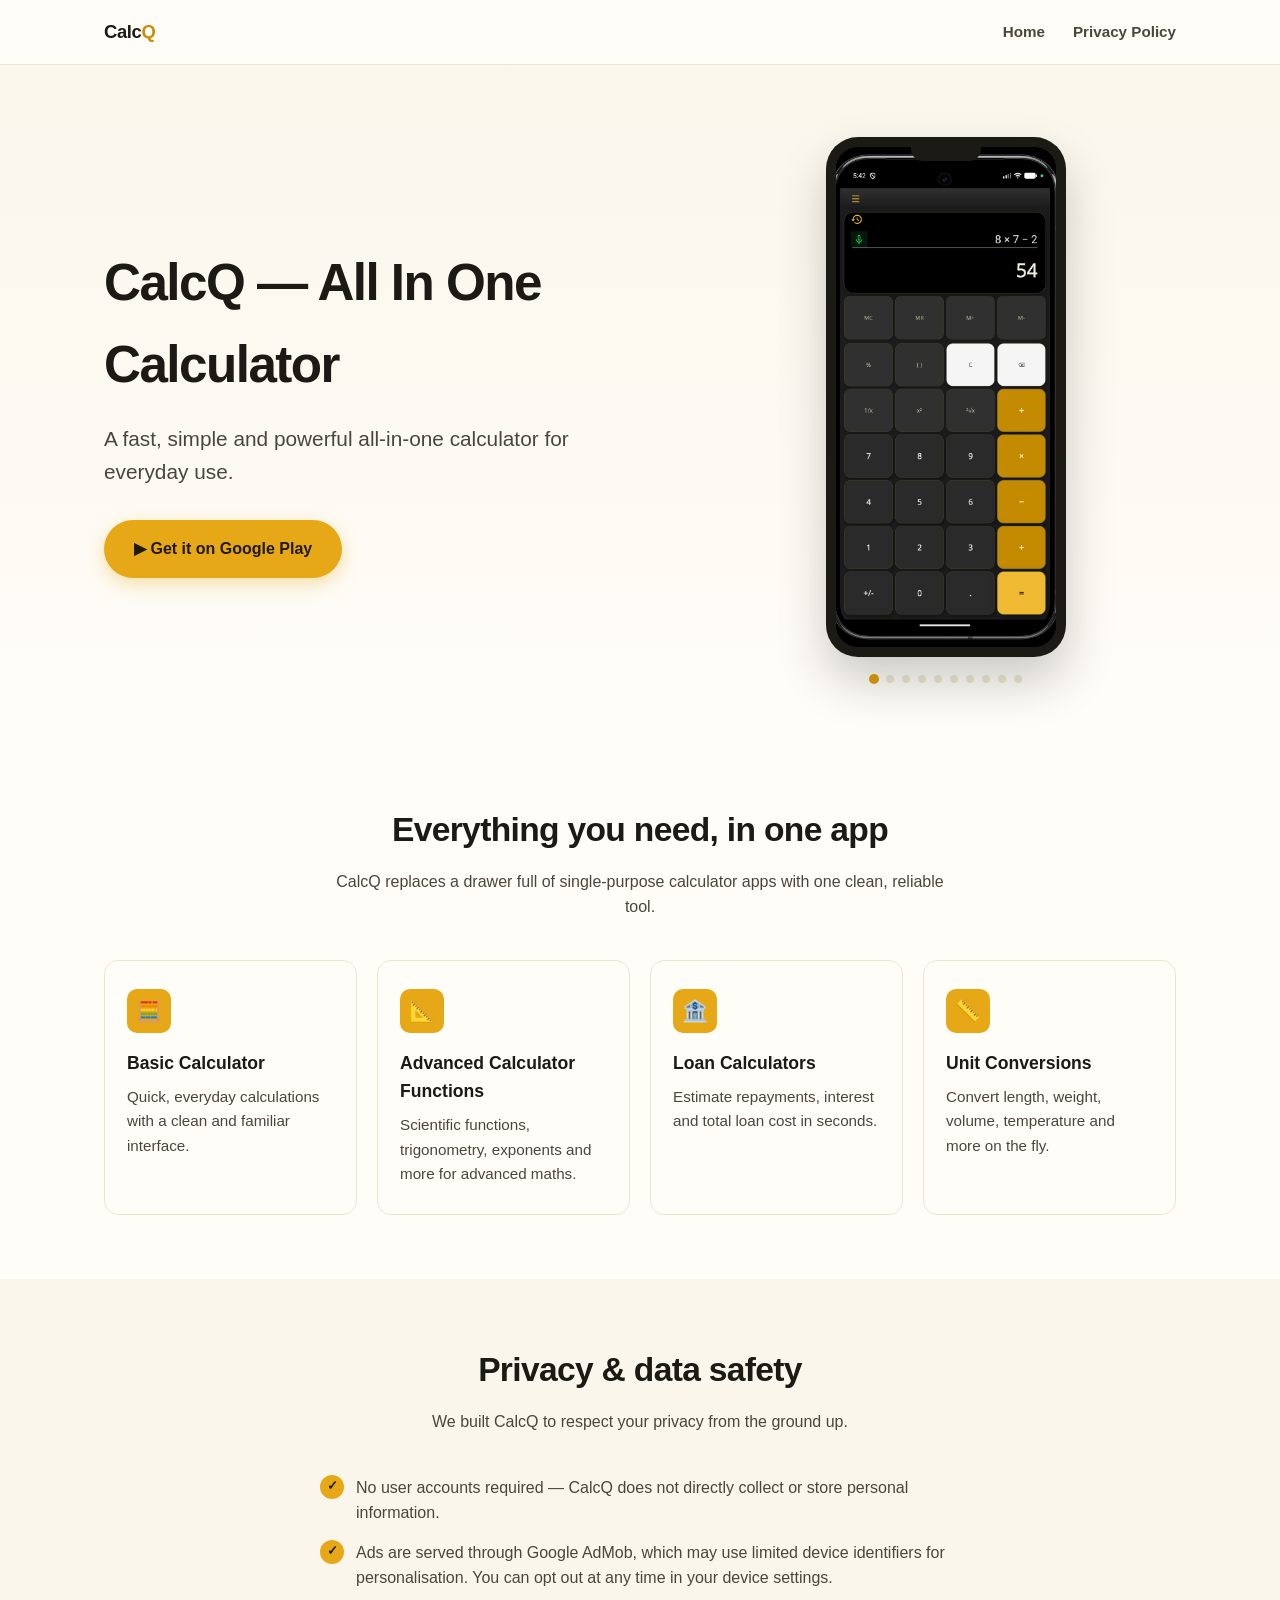
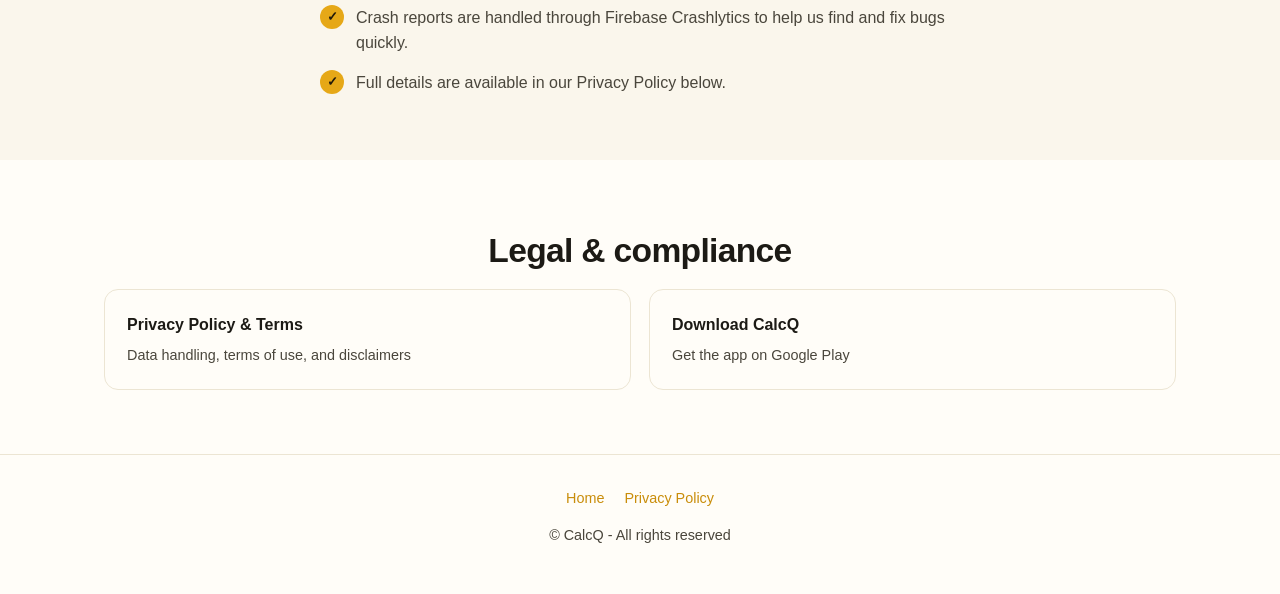
==== index.html @ 005120d6 "Add CalcQ landing site Static site for Google Play developer verification, privacy policy, and AdMob" ====
<!DOCTYPE html>
<html lang="en">
<head>
<meta charset="UTF-8">
<meta name="viewport" content="width=device-width, initial-scale=1.0">
<title>CalcQ - All In One Calculator</title>
<meta name="description" content="CalcQ is a fast, simple and powerful all-in-one calculator app for everyday use — basic calculator, advanced scientific functions, loan calculators, and unit conversions.">
<link rel="canonical" href="./index.html">
<link rel="stylesheet" href="style.css">
</head>
<!-- Replace images/screenshots/01.png-10.png with real app screenshots (same filenames) -->

<body>

<header class="site-nav">
  <div class="wrap">
    <a class="brand" href="index.html">Calc<span class="accent">Q</span></a>
    <ul class="nav-links">
      <li><a href="index.html">Home</a></li>
      <li><a href="privacy.html">Privacy Policy</a></li>
    </ul>
  </div>
</header>

<section class="hero">
  <div class="wrap hero-grid">
    <div class="hero-copy">
      <h1>CalcQ &mdash; All In One Calculator</h1>
      <p class="tagline">A fast, simple and powerful all-in-one calculator for everyday use.</p>
      <a class="btn btn-primary" href="https://play.google.com/store/apps/details?id=com.calcq.app" target="_blank" rel="noopener">
        &#9654; Get it on Google Play
      </a>
    </div>
    <div class="hero-showcase">
      <div class="phone-frame">
        <div class="phone-notch"></div>
        <div class="phone-screen" id="slideshow">
          <img src="images/screenshots/01.png" alt="CalcQ scientific calculator screen" class="slide active">
          <img src="images/screenshots/02.png" alt="CalcQ voice input calculation" class="slide">
          <img src="images/screenshots/03.png" alt="CalcQ BMI calculator" class="slide">
          <img src="images/screenshots/04.png" alt="CalcQ unit converter, area" class="slide">
          <img src="images/screenshots/05.png" alt="CalcQ calculator tools home screen" class="slide">
          <img src="images/screenshots/06.png" alt="CalcQ date add and subtract calculator" class="slide">
          <img src="images/screenshots/07.png" alt="CalcQ loan repayment calculator with graph" class="slide">
          <img src="images/screenshots/08.png" alt="CalcQ navigation menu" class="slide">
          <img src="images/screenshots/09.png" alt="CalcQ fuel cost calculator" class="slide">
          <img src="images/screenshots/10.png" alt="CalcQ calculation history" class="slide">
        </div>
      </div>
      <div class="slide-dots" id="slideDots"></div>
    </div>
  </div>
</section>

<section id="features">
  <div class="wrap">
    <h2>Everything you need, in one app</h2>
    <p class="section-lead">CalcQ replaces a drawer full of single-purpose calculator apps with one clean, reliable tool.</p>
    <div class="card-grid">
      <div class="card">
        <div class="icon">🧮</div>
        <h3>Basic Calculator</h3>
        <p>Quick, everyday calculations with a clean and familiar interface.</p>
      </div>
      <div class="card">
        <div class="icon">📐</div>
        <h3>Advanced Calculator Functions</h3>
        <p>Scientific functions, trigonometry, exponents and more for advanced maths.</p>
      </div>
      <div class="card">
        <div class="icon">🏦</div>
        <h3>Loan Calculators</h3>
        <p>Estimate repayments, interest and total loan cost in seconds.</p>
      </div>
      <div class="card">
        <div class="icon">📏</div>
        <h3>Unit Conversions</h3>
        <p>Convert length, weight, volume, temperature and more on the fly.</p>
      </div>
    </div>
  </div>
</section>

<section class="section-alt" id="privacy">
  <div class="wrap">
    <h2>Privacy &amp; data safety</h2>
    <p class="section-lead">We built CalcQ to respect your privacy from the ground up.</p>
    <ul class="trust-list">
      <li>No user accounts required &mdash; CalcQ does not directly collect or store personal information.</li>
      <li>Ads are served through Google AdMob, which may use limited device identifiers for personalisation. You can opt out at any time in your device settings.</li>
      <li>Crash reports are handled through Firebase Crashlytics to help us find and fix bugs quickly.</li>
      <li>Full details are available in our Privacy Policy below.</li>
    </ul>
  </div>
</section>

<section id="links">
  <div class="wrap">
    <h2>Legal &amp; compliance</h2>
    <div class="link-cards">
      <a class="link-card" href="privacy.html">Privacy Policy &amp; Terms
        <span>Data handling, terms of use, and disclaimers</span>
      </a>
      <a class="link-card" href="https://play.google.com/store/apps/details?id=com.calcq.app" target="_blank" rel="noopener">Download CalcQ
        <span>Get the app on Google Play</span>
      </a>
    </div>
  </div>
</section>

<footer>
  <nav>
    <a href="index.html">Home</a>
    <a href="privacy.html">Privacy Policy</a>
  </nav>
  <p>&copy; CalcQ - All rights reserved</p>
</footer>

<script src="slideshow.js"></script>
</body>
</html>
---- style.css ----
:root {
  --ink: #1c1a15;
  --ink-soft: #4a463c;
  --paper: #fffdf8;
  --cream: #faf6ec;
  --gold: #e6a817;
  --gold-dark: #c98d0a;
  --card-border: #ece5d3;
  --radius: 14px;
  --max-width: 1120px;
}

* { box-sizing: border-box; }

html { scroll-behavior: smooth; }

body {
  margin: 0;
  font-family: -apple-system, BlinkMacSystemFont, "Segoe UI", Roboto, Helvetica, Arial, sans-serif;
  color: var(--ink);
  background: var(--paper);
  line-height: 1.6;
}

a { color: var(--gold-dark); text-decoration: none; }
a:hover { text-decoration: underline; }

img { max-width: 100%; display: block; }

.wrap {
  max-width: var(--max-width);
  margin: 0 auto;
  padding: 0 24px;
}

/* Nav */
.site-nav {
  position: sticky;
  top: 0;
  z-index: 50;
  background: rgba(255, 253, 248, 0.9);
  backdrop-filter: saturate(180%) blur(8px);
  border-bottom: 1px solid var(--card-border);
}

.site-nav .wrap {
  display: flex;
  align-items: center;
  justify-content: space-between;
  height: 64px;
}

.brand {
  font-weight: 800;
  font-size: 1.15rem;
  color: var(--ink);
  letter-spacing: -0.02em;
}

.brand:hover { text-decoration: none; }

.brand .accent { color: var(--gold-dark); }

.nav-links {
  display: flex;
  gap: 28px;
  list-style: none;
  margin: 0;
  padding: 0;
}

.nav-links a {
  color: var(--ink-soft);
  font-weight: 600;
  font-size: 0.95rem;
}

.nav-links a:hover { color: var(--ink); text-decoration: none; }

/* Hero */
.hero {
  background: linear-gradient(180deg, var(--cream) 0%, var(--paper) 100%);
  padding: 72px 0 56px;
}

.hero-grid {
  display: grid;
  grid-template-columns: 1.1fr 0.9fr;
  gap: 48px;
  align-items: center;
}

.hero-copy { text-align: left; }

.hero h1 {
  font-size: clamp(2rem, 5vw, 3.2rem);
  margin: 0 0 16px;
  letter-spacing: -0.03em;
  font-weight: 800;
}

.hero .tagline {
  font-size: clamp(1.05rem, 2vw, 1.3rem);
  color: var(--ink-soft);
  max-width: 480px;
  margin: 0 0 32px;
}

.hero-showcase {
  display: flex;
  flex-direction: column;
  align-items: center;
  gap: 18px;
}

.phone-frame {
  position: relative;
  width: 240px;
  aspect-ratio: 9 / 19.5;
  background: var(--ink);
  border-radius: 32px;
  padding: 10px;
  box-shadow: 0 24px 48px rgba(28, 26, 21, 0.22);
}

.phone-notch {
  position: absolute;
  top: 10px;
  left: 50%;
  transform: translateX(-50%);
  width: 70px;
  height: 14px;
  background: var(--ink);
  border-radius: 0 0 12px 12px;
  z-index: 2;
}

.phone-screen {
  position: relative;
  width: 100%;
  height: 100%;
  border-radius: 22px;
  overflow: hidden;
  background: #0c0b09;
}

.phone-screen .slide {
  position: absolute;
  inset: 0;
  width: 100%;
  height: 100%;
  object-fit: cover;
  opacity: 0;
  transition: opacity 0.5s ease;
}

.phone-screen .slide.active {
  opacity: 1;
}

.slide-dots {
  display: flex;
  gap: 8px;
}

.slide-dot {
  width: 8px;
  height: 8px;
  border-radius: 50%;
  border: none;
  background: var(--card-border);
  cursor: pointer;
  padding: 0;
  transition: background 0.2s ease, transform 0.2s ease;
}

.slide-dot.active {
  background: var(--gold-dark);
  transform: scale(1.25);
}

@media (max-width: 820px) {
  .hero-grid {
    grid-template-columns: 1fr;
    text-align: center;
  }
  .hero-copy { text-align: center; }
  .hero .tagline { margin-left: auto; margin-right: auto; }
}

.btn {
  display: inline-flex;
  align-items: center;
  gap: 10px;
  padding: 14px 28px;
  border-radius: 999px;
  font-weight: 700;
  font-size: 1rem;
  border: 2px solid transparent;
  cursor: pointer;
  transition: transform 0.15s ease, box-shadow 0.15s ease, background 0.15s ease;
}

.btn:hover { text-decoration: none; transform: translateY(-2px); }

.btn-primary {
  background: var(--gold);
  color: #21190a;
  box-shadow: 0 6px 18px rgba(230, 168, 23, 0.35);
}

.btn-primary:hover {
  background: var(--gold-dark);
  box-shadow: 0 8px 22px rgba(201, 141, 10, 0.4);
}

.btn-outline {
  background: transparent;
  border-color: var(--card-border);
  color: var(--ink);
}

.btn-outline:hover { border-color: var(--gold-dark); color: var(--gold-dark); }

/* Sections */
section { padding: 64px 0; }

.section-alt { background: var(--cream); }

h2 {
  font-size: clamp(1.6rem, 3vw, 2.1rem);
  letter-spacing: -0.02em;
  margin: 0 0 12px;
  text-align: center;
}

.section-lead {
  text-align: center;
  color: var(--ink-soft);
  max-width: 620px;
  margin: 0 auto 40px;
}

/* Feature cards */
.card-grid {
  display: grid;
  grid-template-columns: repeat(auto-fit, minmax(220px, 1fr));
  gap: 20px;
}

.card {
  background: var(--paper);
  border: 1px solid var(--card-border);
  border-radius: var(--radius);
  padding: 28px 22px;
  transition: transform 0.15s ease, box-shadow 0.15s ease;
}

.card:hover {
  transform: translateY(-4px);
  box-shadow: 0 12px 28px rgba(28, 26, 21, 0.08);
}

.card .icon {
  width: 44px;
  height: 44px;
  border-radius: 10px;
  background: var(--gold);
  display: flex;
  align-items: center;
  justify-content: center;
  font-size: 1.3rem;
  margin-bottom: 16px;
}

.card h3 {
  margin: 0 0 8px;
  font-size: 1.1rem;
}

.card p {
  margin: 0;
  color: var(--ink-soft);
  font-size: 0.95rem;
}

/* Trust / privacy section */
.trust-list {
  list-style: none;
  padding: 0;
  margin: 0 auto;
  max-width: 640px;
  display: flex;
  flex-direction: column;
  gap: 14px;
}

.trust-list li {
  display: flex;
  gap: 12px;
  align-items: flex-start;
  color: var(--ink-soft);
}

.trust-list li::before {
  content: "\2713";
  flex-shrink: 0;
  width: 24px;
  height: 24px;
  border-radius: 50%;
  background: var(--gold);
  color: #21190a;
  font-weight: 800;
  font-size: 0.8rem;
  display: flex;
  align-items: center;
  justify-content: center;
}

/* Links row (privacy/terms/ads.txt) */
.link-cards {
  display: grid;
  grid-template-columns: repeat(auto-fit, minmax(200px, 1fr));
  gap: 18px;
}

.link-card {
  display: block;
  background: var(--paper);
  border: 1px solid var(--card-border);
  border-radius: var(--radius);
  padding: 22px;
  font-weight: 700;
  color: var(--ink);
  transition: border-color 0.15s ease, transform 0.15s ease;
}

.link-card:hover {
  text-decoration: none;
  border-color: var(--gold-dark);
  transform: translateY(-3px);
}

.link-card span {
  display: block;
  font-weight: 400;
  color: var(--ink-soft);
  font-size: 0.9rem;
  margin-top: 6px;
}

/* Footer */
footer {
  border-top: 1px solid var(--card-border);
  padding: 32px 0;
  text-align: center;
  color: var(--ink-soft);
  font-size: 0.9rem;
}

footer nav {
  display: flex;
  justify-content: center;
  gap: 20px;
  margin-bottom: 12px;
  flex-wrap: wrap;
}

/* Legal content pages */
.legal {
  padding: 56px 0 80px;
}

.legal .wrap { max-width: 780px; }

.legal h1 {
  font-size: 2rem;
  margin-bottom: 8px;
}

.legal .updated {
  color: var(--ink-soft);
  font-size: 0.9rem;
  margin-bottom: 40px;
}

.legal h2 {
  text-align: left;
  font-size: 1.4rem;
  margin-top: 44px;
  padding-top: 12px;
  border-top: 1px solid var(--card-border);
}

.legal h2:first-of-type { border-top: none; margin-top: 0; }

.legal p, .legal li { color: var(--ink-soft); }

.legal code {
  background: var(--cream);
  padding: 2px 6px;
  border-radius: 4px;
  font-size: 0.9em;
}

.toc {
  background: var(--cream);
  border-radius: var(--radius);
  padding: 20px 24px;
  margin-bottom: 40px;
}

.toc p { margin: 0 0 8px; font-weight: 700; color: var(--ink); }

.toc ul { margin: 0; padding-left: 20px; }

pre.code-block {
  background: var(--ink);
  color: #f5e9c8;
  padding: 18px 20px;
  border-radius: 10px;
  overflow-x: auto;
  font-size: 0.92rem;
}

@media (max-width: 640px) {
  .nav-links { gap: 16px; }
  .nav-links a { font-size: 0.85rem; }
  section { padding: 48px 0; }
}
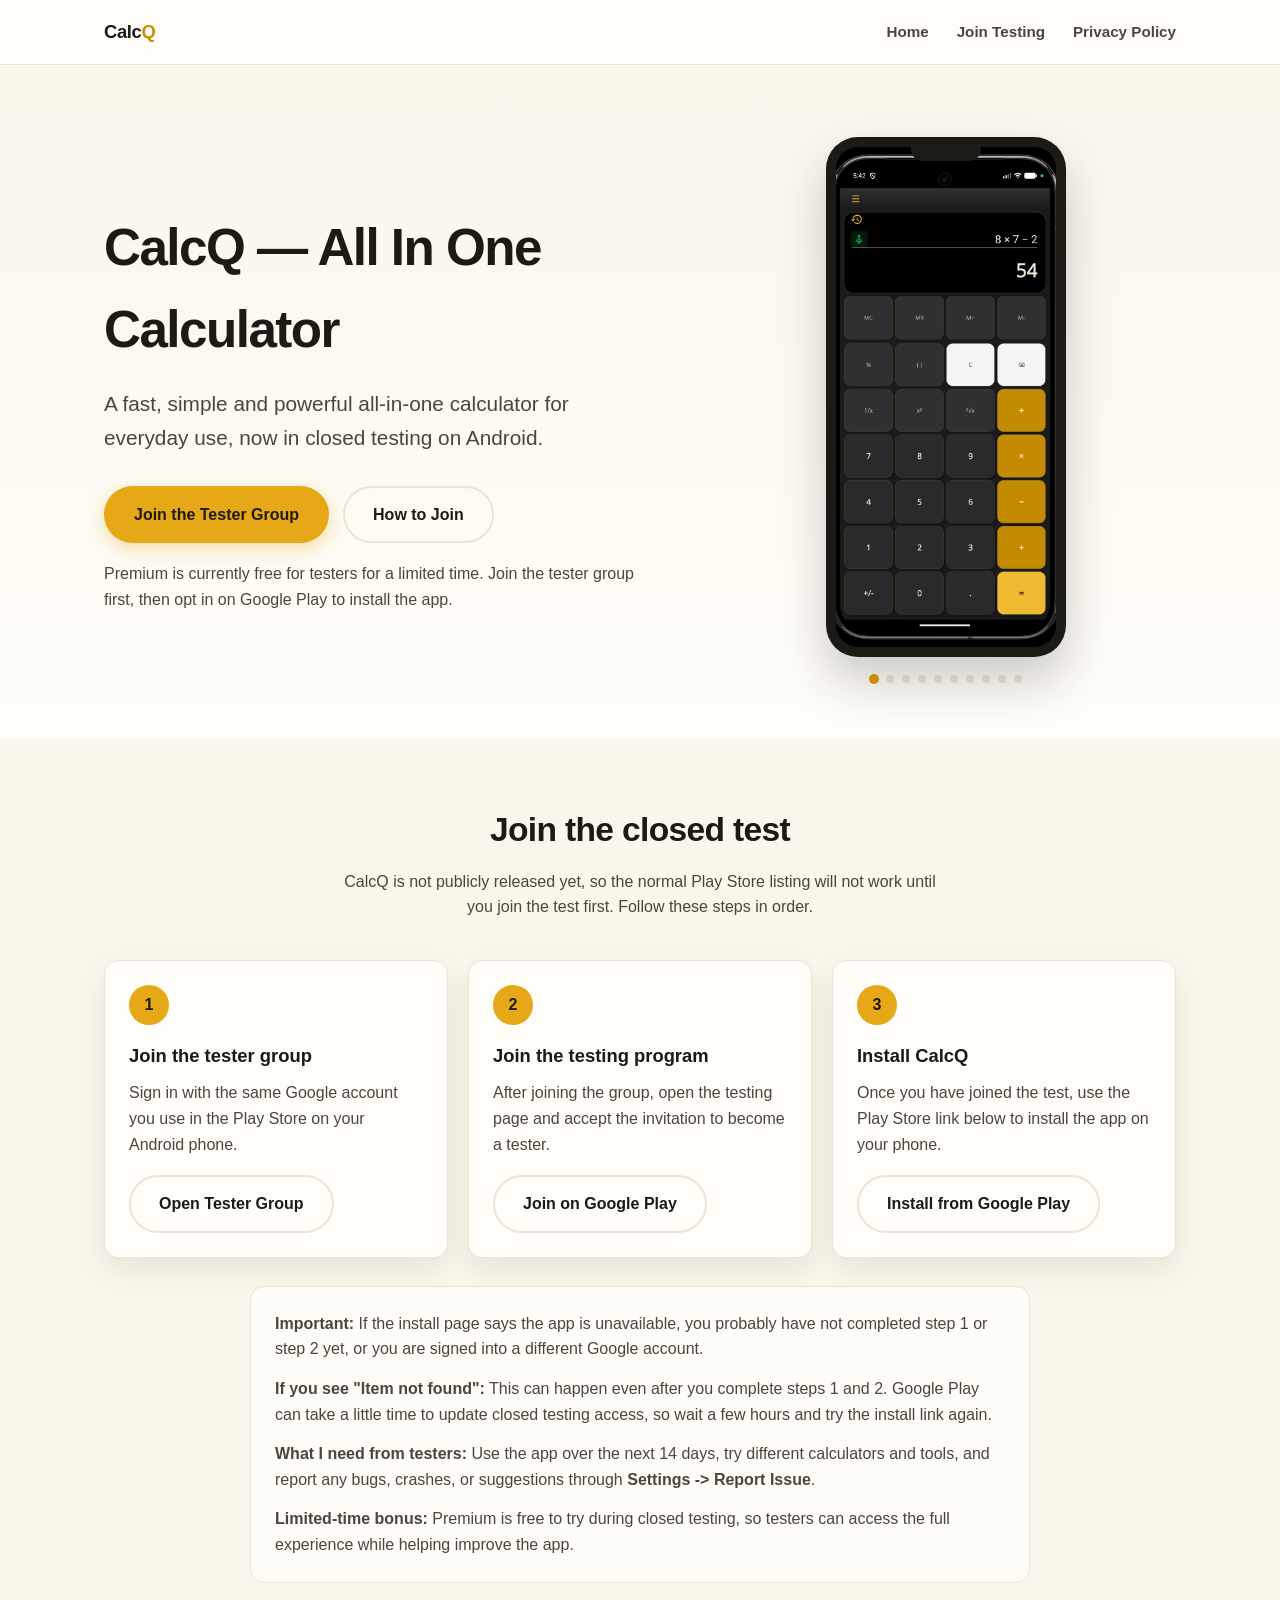
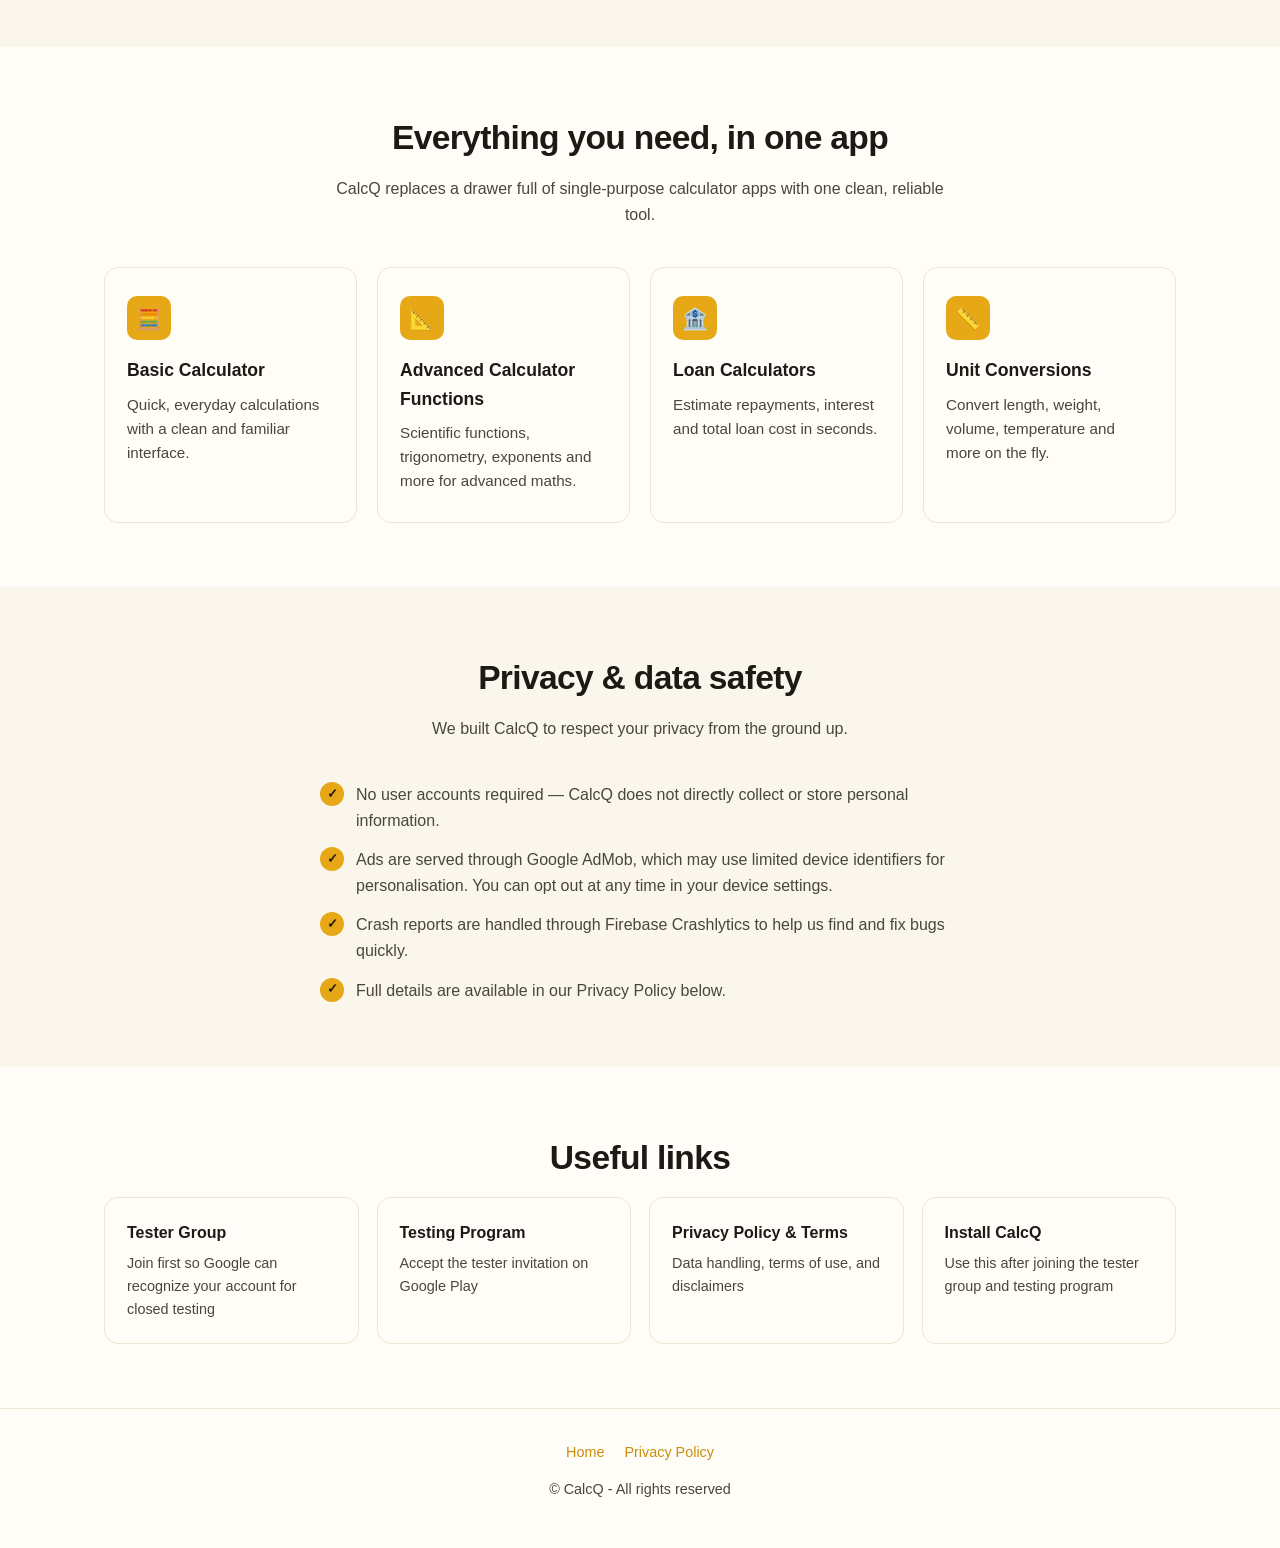
==== commit 9257f24c: "Update homepage for closed testing" ====
--- a/index.html
+++ b/index.html
@@ -4,7 +4,7 @@
 <meta charset="UTF-8">
 <meta name="viewport" content="width=device-width, initial-scale=1.0">
 <title>CalcQ - All In One Calculator</title>
-<meta name="description" content="CalcQ is a fast, simple and powerful all-in-one calculator app for everyday use — basic calculator, advanced scientific functions, loan calculators, and unit conversions.">
+<meta name="description" content="Join the closed test for CalcQ, an all-in-one Android calculator with scientific tools, conversions, finance calculators, and more.">
 <link rel="canonical" href="./index.html">
 <link rel="stylesheet" href="style.css">
 </head>
@@ -17,6 +17,7 @@
     <a class="brand" href="index.html">Calc<span class="accent">Q</span></a>
     <ul class="nav-links">
       <li><a href="index.html">Home</a></li>
+      <li><a href="#join-test">Join Testing</a></li>
       <li><a href="privacy.html">Privacy Policy</a></li>
     </ul>
   </div>
@@ -26,10 +27,14 @@
   <div class="wrap hero-grid">
     <div class="hero-copy">
       <h1>CalcQ &mdash; All In One Calculator</h1>
-      <p class="tagline">A fast, simple and powerful all-in-one calculator for everyday use.</p>
-      <a class="btn btn-primary" href="https://play.google.com/store/apps/details?id=com.calcq.app" target="_blank" rel="noopener">
-        &#9654; Get it on Google Play
-      </a>
+      <p class="tagline">A fast, simple and powerful all-in-one calculator for everyday use, now in closed testing on Android.</p>
+      <div class="hero-actions">
+        <a class="btn btn-primary" href="https://groups.google.com/g/calcq-testers" target="_blank" rel="noopener">
+          Join the Tester Group
+        </a>
+        <a class="btn btn-outline" href="#join-test">How to Join</a>
+      </div>
+      <p class="hero-note">Premium is currently free for testers for a limited time. Join the tester group first, then opt in on Google Play to install the app.</p>
     </div>
     <div class="hero-showcase">
       <div class="phone-frame">
@@ -48,6 +53,39 @@
         </div>
       </div>
       <div class="slide-dots" id="slideDots"></div>
+    </div>
+  </div>
+</section>
+
+<section id="join-test" class="section-alt">
+  <div class="wrap">
+    <h2>Join the closed test</h2>
+    <p class="section-lead">CalcQ is not publicly released yet, so the normal Play Store listing will not work until you join the test first. Follow these steps in order.</p>
+    <div class="steps-grid">
+      <div class="step-card">
+        <div class="step-number">1</div>
+        <h3>Join the tester group</h3>
+        <p>Sign in with the same Google account you use in the Play Store on your Android phone.</p>
+        <a class="btn btn-outline" href="https://groups.google.com/g/calcq-testers" target="_blank" rel="noopener">Open Tester Group</a>
+      </div>
+      <div class="step-card">
+        <div class="step-number">2</div>
+        <h3>Join the testing program</h3>
+        <p>After joining the group, open the testing page and accept the invitation to become a tester.</p>
+        <a class="btn btn-outline" href="https://play.google.com/apps/testing/com.calcq.calculator" target="_blank" rel="noopener">Join on Google Play</a>
+      </div>
+      <div class="step-card">
+        <div class="step-number">3</div>
+        <h3>Install CalcQ</h3>
+        <p>Once you have joined the test, use the Play Store link below to install the app on your phone.</p>
+        <a class="btn btn-outline" href="https://play.google.com/store/apps/details?id=com.calcq.calculator" target="_blank" rel="noopener">Install from Google Play</a>
+      </div>
+    </div>
+    <div class="tester-note">
+      <p><strong>Important:</strong> If the install page says the app is unavailable, you probably have not completed step 1 or step 2 yet, or you are signed into a different Google account.</p>
+      <p><strong>If you see "Item not found":</strong> This can happen even after you complete steps 1 and 2. Google Play can take a little time to update closed testing access, so wait a few hours and try the install link again.</p>
+      <p><strong>What I need from testers:</strong> Use the app over the next 14 days, try different calculators and tools, and report any bugs, crashes, or suggestions through <strong>Settings -&gt; Report Issue</strong>.</p>
+      <p><strong>Limited-time bonus:</strong> Premium is free to try during closed testing, so testers can access the full experience while helping improve the app.</p>
     </div>
   </div>
 </section>
@@ -96,13 +134,19 @@
 
 <section id="links">
   <div class="wrap">
-    <h2>Legal &amp; compliance</h2>
+    <h2>Useful links</h2>
     <div class="link-cards">
+      <a class="link-card" href="https://groups.google.com/g/calcq-testers" target="_blank" rel="noopener">Tester Group
+        <span>Join first so Google can recognize your account for closed testing</span>
+      </a>
+      <a class="link-card" href="https://play.google.com/apps/testing/com.calcq.calculator" target="_blank" rel="noopener">Testing Program
+        <span>Accept the tester invitation on Google Play</span>
+      </a>
       <a class="link-card" href="privacy.html">Privacy Policy &amp; Terms
         <span>Data handling, terms of use, and disclaimers</span>
       </a>
-      <a class="link-card" href="https://play.google.com/store/apps/details?id=com.calcq.app" target="_blank" rel="noopener">Download CalcQ
-        <span>Get the app on Google Play</span>
+      <a class="link-card" href="https://play.google.com/store/apps/details?id=com.calcq.calculator" target="_blank" rel="noopener">Install CalcQ
+        <span>Use this after joining the tester group and testing program</span>
       </a>
     </div>
   </div>
--- a/style.css
+++ b/style.css
@@ -106,6 +106,19 @@
   margin: 0 0 32px;
 }
 
+.hero-actions {
+  display: flex;
+  gap: 14px;
+  flex-wrap: wrap;
+  margin-bottom: 18px;
+}
+
+.hero-note {
+  max-width: 560px;
+  color: var(--ink-soft);
+  margin: 0;
+}
+
 .hero-showcase {
   display: flex;
   flex-direction: column;
@@ -186,6 +199,8 @@
   }
   .hero-copy { text-align: center; }
   .hero .tagline { margin-left: auto; margin-right: auto; }
+  .hero-actions { justify-content: center; }
+  .hero-note { margin-left: auto; margin-right: auto; }
 }
 
 .btn {
@@ -239,6 +254,62 @@
   color: var(--ink-soft);
   max-width: 620px;
   margin: 0 auto 40px;
+}
+
+.steps-grid {
+  display: grid;
+  grid-template-columns: repeat(auto-fit, minmax(240px, 1fr));
+  gap: 20px;
+  margin-bottom: 28px;
+}
+
+.step-card {
+  background: var(--paper);
+  border: 1px solid var(--card-border);
+  border-radius: var(--radius);
+  padding: 24px;
+  box-shadow: 0 12px 28px rgba(28, 26, 21, 0.08);
+}
+
+.step-number {
+  width: 40px;
+  height: 40px;
+  border-radius: 50%;
+  background: var(--gold);
+  color: #21190a;
+  display: flex;
+  align-items: center;
+  justify-content: center;
+  font-weight: 800;
+  margin-bottom: 16px;
+}
+
+.step-card h3 {
+  margin: 0 0 10px;
+  font-size: 1.15rem;
+}
+
+.step-card p {
+  margin: 0 0 18px;
+  color: var(--ink-soft);
+}
+
+.tester-note {
+  max-width: 780px;
+  margin: 0 auto;
+  background: rgba(255, 253, 248, 0.88);
+  border: 1px solid var(--card-border);
+  border-radius: var(--radius);
+  padding: 24px;
+}
+
+.tester-note p {
+  margin: 0 0 14px;
+  color: var(--ink-soft);
+}
+
+.tester-note p:last-child {
+  margin-bottom: 0;
 }
 
 /* Feature cards */
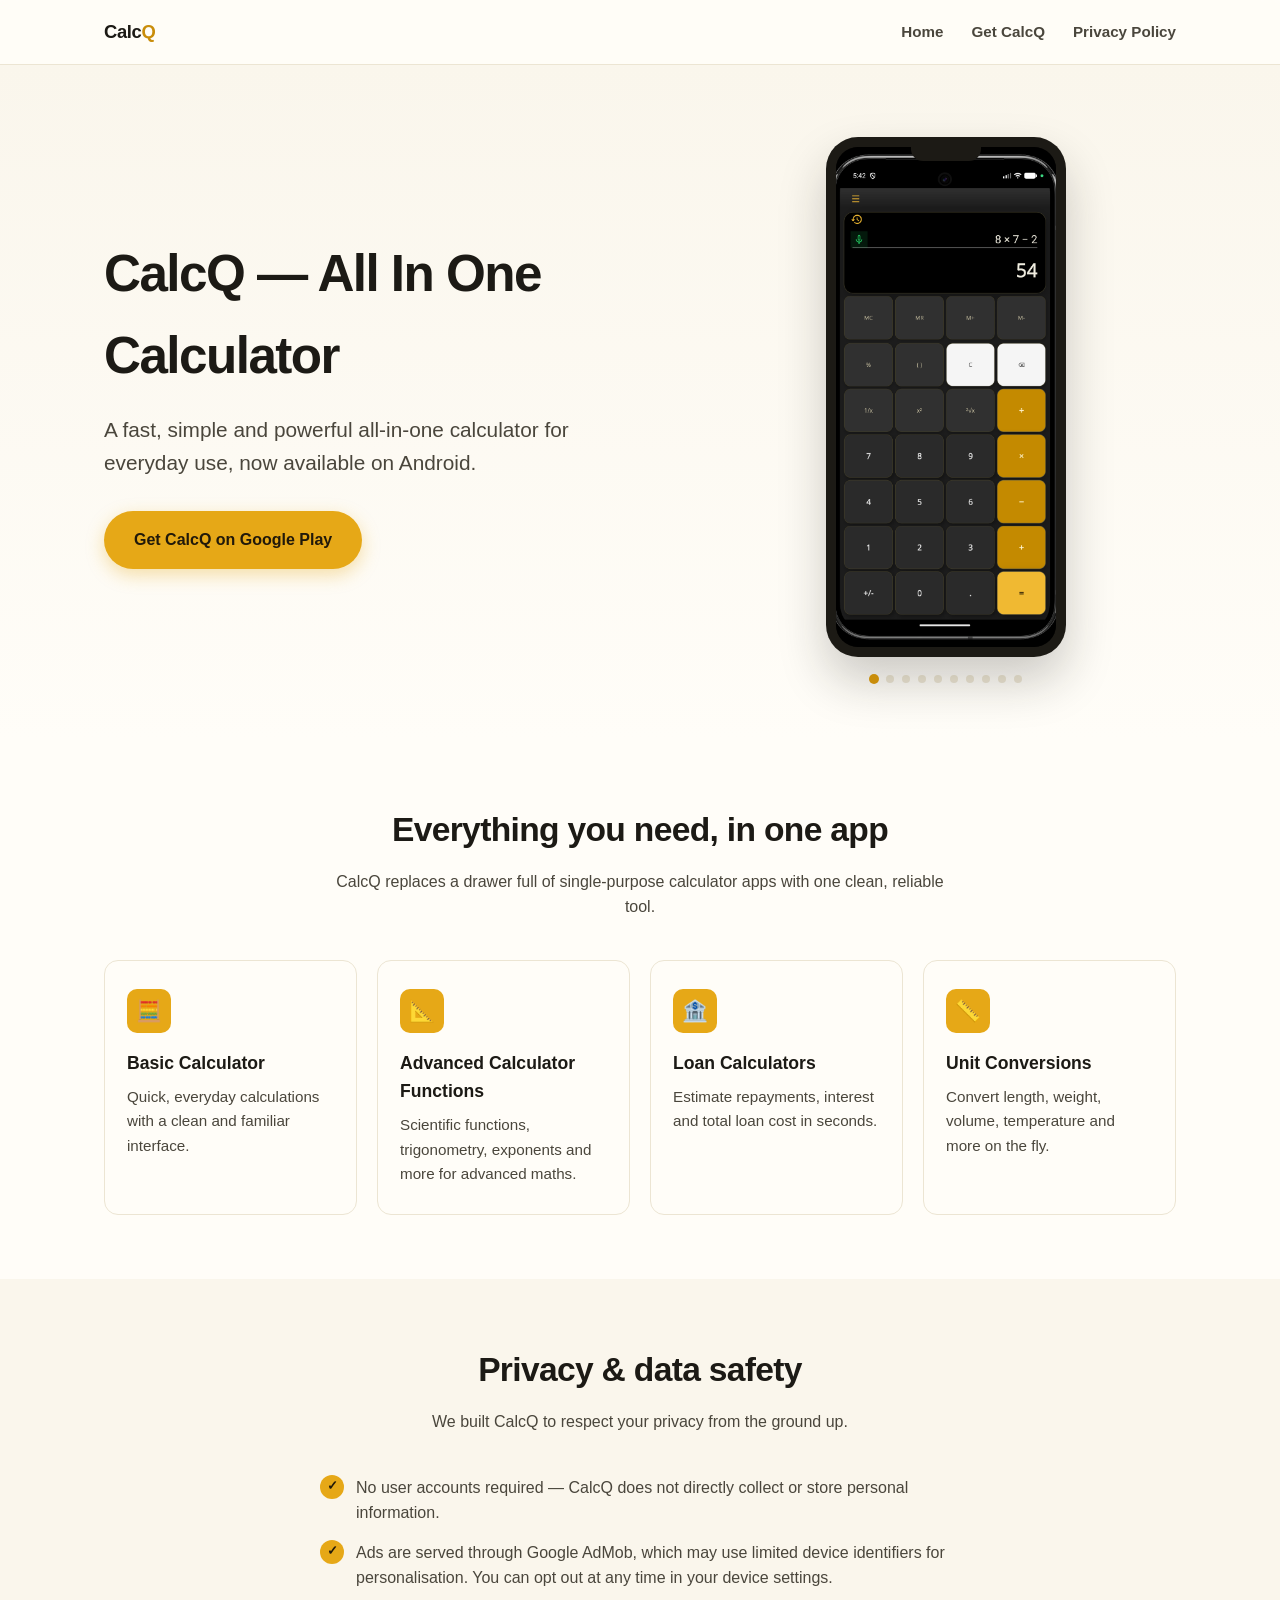
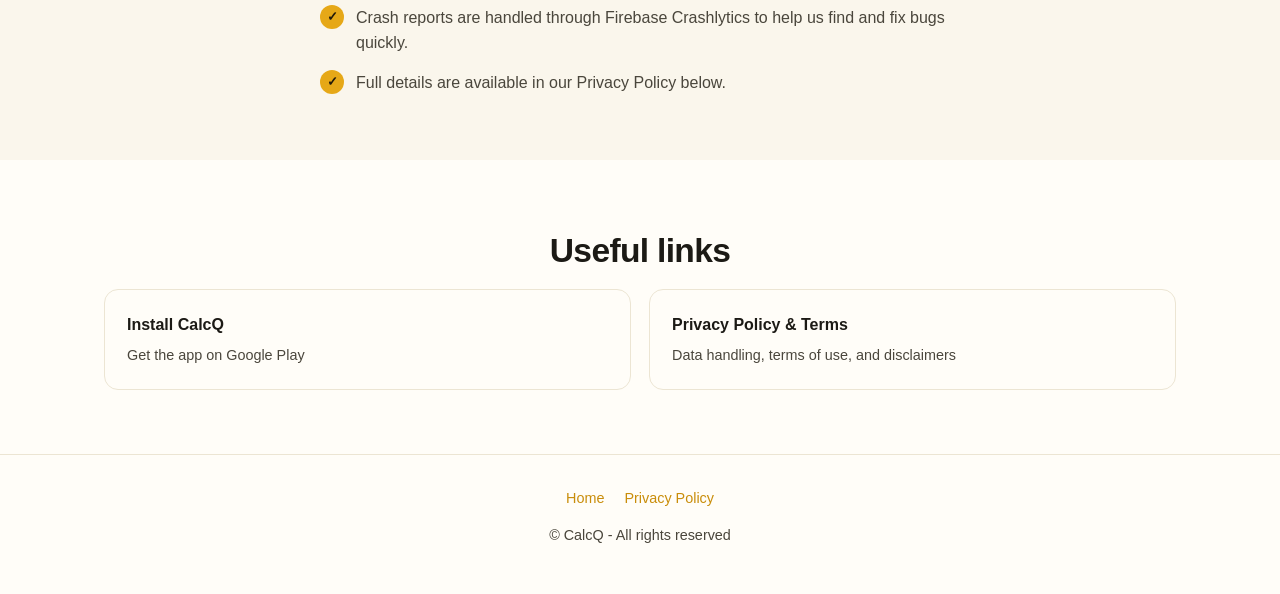
==== commit b1799247: "Replace closed testing flow with direct Google Play link App is now live on Play Store, so the multi" ====
--- a/index.html
+++ b/index.html
@@ -4,7 +4,7 @@
 <meta charset="UTF-8">
 <meta name="viewport" content="width=device-width, initial-scale=1.0">
 <title>CalcQ - All In One Calculator</title>
-<meta name="description" content="Join the closed test for CalcQ, an all-in-one Android calculator with scientific tools, conversions, finance calculators, and more.">
+<meta name="description" content="CalcQ, an all-in-one Android calculator with scientific tools, conversions, finance calculators, and more. Available now on Google Play.">
 <link rel="canonical" href="./index.html">
 <link rel="stylesheet" href="style.css">
 </head>
@@ -17,7 +17,7 @@
     <a class="brand" href="index.html">Calc<span class="accent">Q</span></a>
     <ul class="nav-links">
       <li><a href="index.html">Home</a></li>
-      <li><a href="#join-test">Join Testing</a></li>
+      <li><a href="https://play.google.com/store/apps/details?id=com.calcq.calculator" target="_blank" rel="noopener">Get CalcQ</a></li>
       <li><a href="privacy.html">Privacy Policy</a></li>
     </ul>
   </div>
@@ -27,14 +27,12 @@
   <div class="wrap hero-grid">
     <div class="hero-copy">
       <h1>CalcQ &mdash; All In One Calculator</h1>
-      <p class="tagline">A fast, simple and powerful all-in-one calculator for everyday use, now in closed testing on Android.</p>
+      <p class="tagline">A fast, simple and powerful all-in-one calculator for everyday use, now available on Android.</p>
       <div class="hero-actions">
-        <a class="btn btn-primary" href="https://groups.google.com/g/calcq-testers" target="_blank" rel="noopener">
-          Join the Tester Group
+        <a class="btn btn-primary" href="https://play.google.com/store/apps/details?id=com.calcq.calculator" target="_blank" rel="noopener">
+          Get CalcQ on Google Play
         </a>
-        <a class="btn btn-outline" href="#join-test">How to Join</a>
       </div>
-      <p class="hero-note">Premium is currently free for testers for a limited time. Join the tester group first, then opt in on Google Play to install the app.</p>
     </div>
     <div class="hero-showcase">
       <div class="phone-frame">
@@ -53,39 +51,6 @@
         </div>
       </div>
       <div class="slide-dots" id="slideDots"></div>
-    </div>
-  </div>
-</section>
-
-<section id="join-test" class="section-alt">
-  <div class="wrap">
-    <h2>Join the closed test</h2>
-    <p class="section-lead">CalcQ is not publicly released yet, so the normal Play Store listing will not work until you join the test first. Follow these steps in order.</p>
-    <div class="steps-grid">
-      <div class="step-card">
-        <div class="step-number">1</div>
-        <h3>Join the tester group</h3>
-        <p>Sign in with the same Google account you use in the Play Store on your Android phone.</p>
-        <a class="btn btn-outline" href="https://groups.google.com/g/calcq-testers" target="_blank" rel="noopener">Open Tester Group</a>
-      </div>
-      <div class="step-card">
-        <div class="step-number">2</div>
-        <h3>Join the testing program</h3>
-        <p>After joining the group, open the testing page and accept the invitation to become a tester.</p>
-        <a class="btn btn-outline" href="https://play.google.com/apps/testing/com.calcq.calculator" target="_blank" rel="noopener">Join on Google Play</a>
-      </div>
-      <div class="step-card">
-        <div class="step-number">3</div>
-        <h3>Install CalcQ</h3>
-        <p>Once you have joined the test, use the Play Store link below to install the app on your phone.</p>
-        <a class="btn btn-outline" href="https://play.google.com/store/apps/details?id=com.calcq.calculator" target="_blank" rel="noopener">Install from Google Play</a>
-      </div>
-    </div>
-    <div class="tester-note">
-      <p><strong>Important:</strong> If the install page says the app is unavailable, you probably have not completed step 1 or step 2 yet, or you are signed into a different Google account.</p>
-      <p><strong>If you see "Item not found":</strong> This can happen even after you complete steps 1 and 2. Google Play can take a little time to update closed testing access, so wait a few hours and try the install link again.</p>
-      <p><strong>What I need from testers:</strong> Use the app over the next 14 days, try different calculators and tools, and report any bugs, crashes, or suggestions through <strong>Settings -&gt; Report Issue</strong>.</p>
-      <p><strong>Limited-time bonus:</strong> Premium is free to try during closed testing, so testers can access the full experience while helping improve the app.</p>
     </div>
   </div>
 </section>
@@ -136,17 +101,11 @@
   <div class="wrap">
     <h2>Useful links</h2>
     <div class="link-cards">
-      <a class="link-card" href="https://groups.google.com/g/calcq-testers" target="_blank" rel="noopener">Tester Group
-        <span>Join first so Google can recognize your account for closed testing</span>
-      </a>
-      <a class="link-card" href="https://play.google.com/apps/testing/com.calcq.calculator" target="_blank" rel="noopener">Testing Program
-        <span>Accept the tester invitation on Google Play</span>
+      <a class="link-card" href="https://play.google.com/store/apps/details?id=com.calcq.calculator" target="_blank" rel="noopener">Install CalcQ
+        <span>Get the app on Google Play</span>
       </a>
       <a class="link-card" href="privacy.html">Privacy Policy &amp; Terms
         <span>Data handling, terms of use, and disclaimers</span>
-      </a>
-      <a class="link-card" href="https://play.google.com/store/apps/details?id=com.calcq.calculator" target="_blank" rel="noopener">Install CalcQ
-        <span>Use this after joining the tester group and testing program</span>
       </a>
     </div>
   </div>
--- a/style.css
+++ b/style.css
@@ -256,62 +256,6 @@
   margin: 0 auto 40px;
 }
 
-.steps-grid {
-  display: grid;
-  grid-template-columns: repeat(auto-fit, minmax(240px, 1fr));
-  gap: 20px;
-  margin-bottom: 28px;
-}
-
-.step-card {
-  background: var(--paper);
-  border: 1px solid var(--card-border);
-  border-radius: var(--radius);
-  padding: 24px;
-  box-shadow: 0 12px 28px rgba(28, 26, 21, 0.08);
-}
-
-.step-number {
-  width: 40px;
-  height: 40px;
-  border-radius: 50%;
-  background: var(--gold);
-  color: #21190a;
-  display: flex;
-  align-items: center;
-  justify-content: center;
-  font-weight: 800;
-  margin-bottom: 16px;
-}
-
-.step-card h3 {
-  margin: 0 0 10px;
-  font-size: 1.15rem;
-}
-
-.step-card p {
-  margin: 0 0 18px;
-  color: var(--ink-soft);
-}
-
-.tester-note {
-  max-width: 780px;
-  margin: 0 auto;
-  background: rgba(255, 253, 248, 0.88);
-  border: 1px solid var(--card-border);
-  border-radius: var(--radius);
-  padding: 24px;
-}
-
-.tester-note p {
-  margin: 0 0 14px;
-  color: var(--ink-soft);
-}
-
-.tester-note p:last-child {
-  margin-bottom: 0;
-}
-
 /* Feature cards */
 .card-grid {
   display: grid;
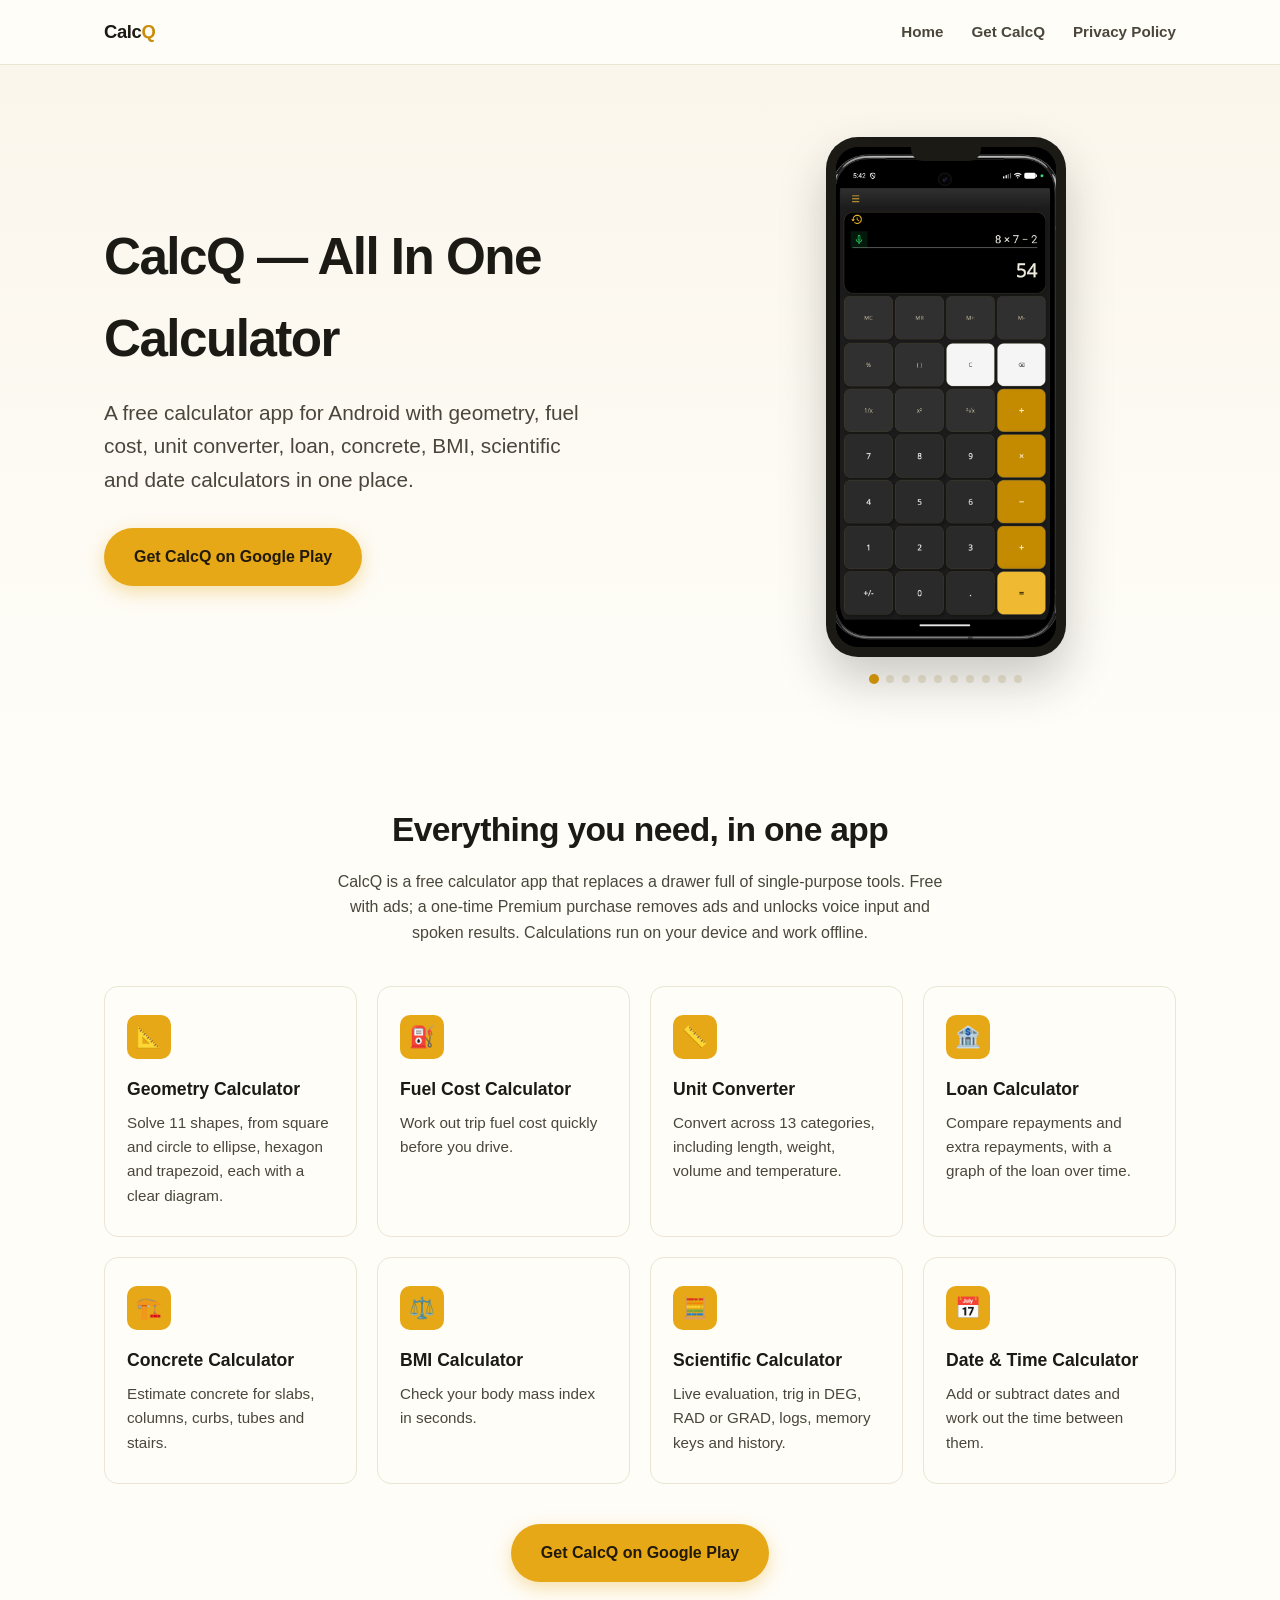
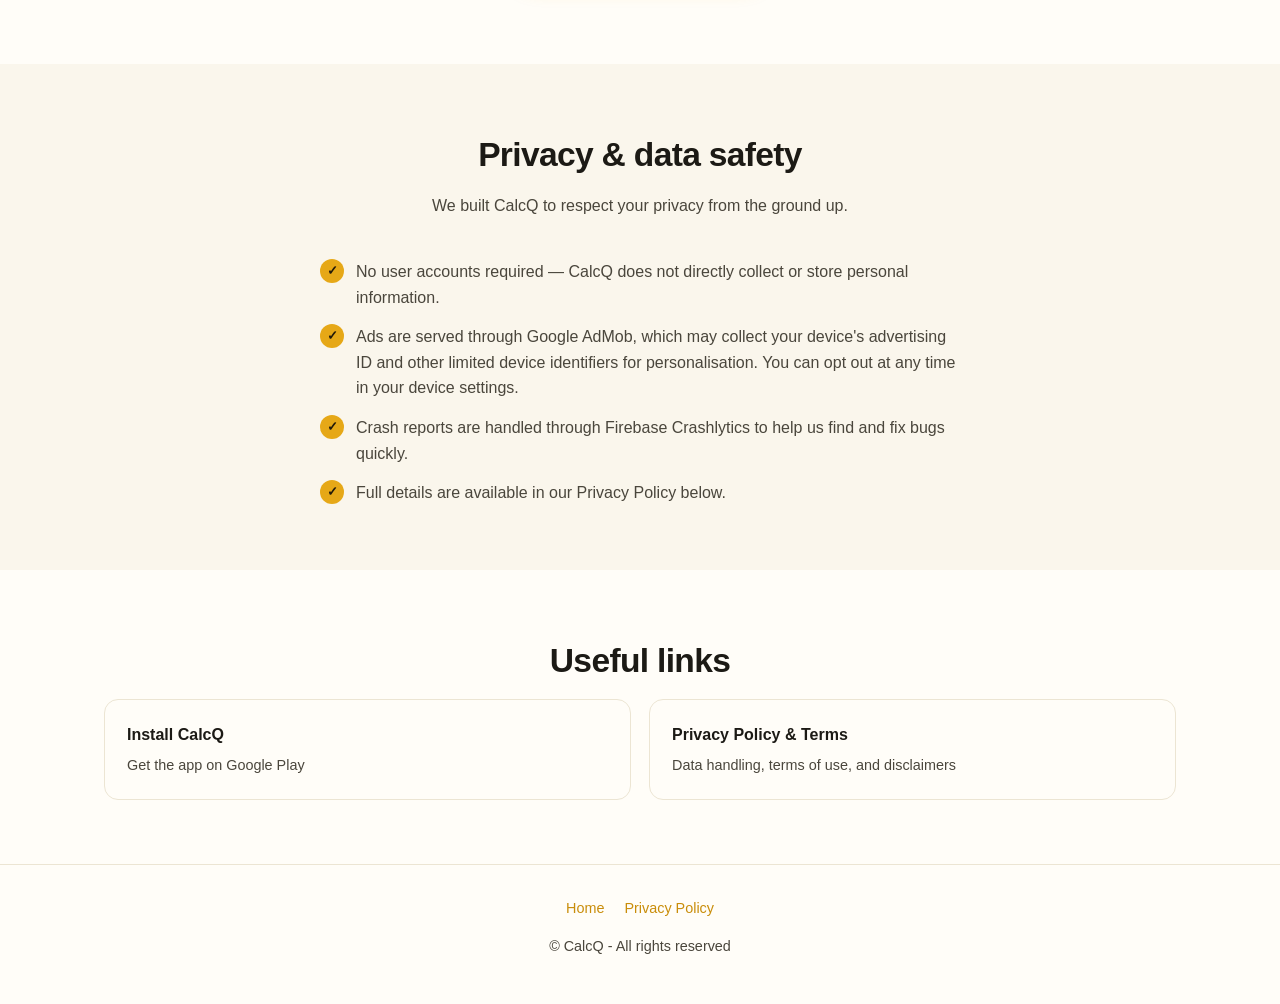
==== commit a8a16b30: "Update site copy and SEO: full feature list, meta/OG tags, sitemap - index.html: cover all calculato" ====
--- a/index.html
+++ b/index.html
@@ -1,11 +1,24 @@
 <!DOCTYPE html>
 <html lang="en">
 <head>
+<!-- Google tag (gtag.js) -->
+<script async src="https://www.googletagmanager.com/gtag/js?id=G-J29QKY971H"></script>
+<script>
+  window.dataLayer = window.dataLayer || [];
+  function gtag(){dataLayer.push(arguments);}
+  gtag('js', new Date());
+
+  gtag('config', 'G-J29QKY971H');
+</script>
 <meta charset="UTF-8">
 <meta name="viewport" content="width=device-width, initial-scale=1.0">
-<title>CalcQ - All In One Calculator</title>
-<meta name="description" content="CalcQ, an all-in-one Android calculator with scientific tools, conversions, finance calculators, and more. Available now on Google Play.">
-<link rel="canonical" href="./index.html">
+<title>CalcQ - Free All-In-One Calculator App for Android</title>
+<meta name="description" content="Free calculator app for Android: geometry, fuel cost, unit converter, loan, concrete, BMI, scientific and date calculators in one app. Works offline.">
+<link rel="canonical" href="https://montechapps.github.io/">
+<meta property="og:type" content="website">
+<meta property="og:title" content="CalcQ - Free All-In-One Calculator App for Android">
+<meta property="og:description" content="Geometry, fuel cost, unit converter, loan, concrete, BMI, scientific and date calculators in one free Android app.">
+<meta property="og:image" content="https://montechapps.github.io/images/screenshots/05.png">
 <link rel="stylesheet" href="style.css">
 </head>
 <!-- Replace images/screenshots/01.png-10.png with real app screenshots (same filenames) -->
@@ -17,7 +30,7 @@
     <a class="brand" href="index.html">Calc<span class="accent">Q</span></a>
     <ul class="nav-links">
       <li><a href="index.html">Home</a></li>
-      <li><a href="https://play.google.com/store/apps/details?id=com.calcq.calculator" target="_blank" rel="noopener">Get CalcQ</a></li>
+      <li><a href="https://play.google.com/store/apps/details?id=com.calcq.calculator&referrer=utm_source%3Dwebsite%26utm_medium%3Dreferral%26utm_campaign%3Dsite" target="_blank" rel="noopener">Get CalcQ</a></li>
       <li><a href="privacy.html">Privacy Policy</a></li>
     </ul>
   </div>
@@ -27,9 +40,9 @@
   <div class="wrap hero-grid">
     <div class="hero-copy">
       <h1>CalcQ &mdash; All In One Calculator</h1>
-      <p class="tagline">A fast, simple and powerful all-in-one calculator for everyday use, now available on Android.</p>
+      <p class="tagline">A free calculator app for Android with geometry, fuel cost, unit converter, loan, concrete, BMI, scientific and date calculators in one place.</p>
       <div class="hero-actions">
-        <a class="btn btn-primary" href="https://play.google.com/store/apps/details?id=com.calcq.calculator" target="_blank" rel="noopener">
+        <a class="btn btn-primary" href="https://play.google.com/store/apps/details?id=com.calcq.calculator&referrer=utm_source%3Dwebsite%26utm_medium%3Dreferral%26utm_campaign%3Dsite" target="_blank" rel="noopener">
           Get CalcQ on Google Play
         </a>
       </div>
@@ -58,28 +71,53 @@
 <section id="features">
   <div class="wrap">
     <h2>Everything you need, in one app</h2>
-    <p class="section-lead">CalcQ replaces a drawer full of single-purpose calculator apps with one clean, reliable tool.</p>
+    <p class="section-lead">CalcQ is a free calculator app that replaces a drawer full of single-purpose tools. Free with ads; a one-time Premium purchase removes ads and unlocks voice input and spoken results. Calculations run on your device and work offline.</p>
     <div class="card-grid">
       <div class="card">
-        <div class="icon">🧮</div>
-        <h3>Basic Calculator</h3>
-        <p>Quick, everyday calculations with a clean and familiar interface.</p>
+        <div class="icon">📐</div>
+        <h3>Geometry Calculator</h3>
+        <p>Solve 11 shapes, from square and circle to ellipse, hexagon and trapezoid, each with a clear diagram.</p>
       </div>
       <div class="card">
-        <div class="icon">📐</div>
-        <h3>Advanced Calculator Functions</h3>
-        <p>Scientific functions, trigonometry, exponents and more for advanced maths.</p>
+        <div class="icon">⛽</div>
+        <h3>Fuel Cost Calculator</h3>
+        <p>Work out trip fuel cost quickly before you drive.</p>
+      </div>
+      <div class="card">
+        <div class="icon">📏</div>
+        <h3>Unit Converter</h3>
+        <p>Convert across 13 categories, including length, weight, volume and temperature.</p>
       </div>
       <div class="card">
         <div class="icon">🏦</div>
-        <h3>Loan Calculators</h3>
-        <p>Estimate repayments, interest and total loan cost in seconds.</p>
+        <h3>Loan Calculator</h3>
+        <p>Compare repayments and extra repayments, with a graph of the loan over time.</p>
       </div>
       <div class="card">
-        <div class="icon">📏</div>
-        <h3>Unit Conversions</h3>
-        <p>Convert length, weight, volume, temperature and more on the fly.</p>
+        <div class="icon">🏗️</div>
+        <h3>Concrete Calculator</h3>
+        <p>Estimate concrete for slabs, columns, curbs, tubes and stairs.</p>
       </div>
+      <div class="card">
+        <div class="icon">⚖️</div>
+        <h3>BMI Calculator</h3>
+        <p>Check your body mass index in seconds.</p>
+      </div>
+      <div class="card">
+        <div class="icon">🧮</div>
+        <h3>Scientific Calculator</h3>
+        <p>Live evaluation, trig in DEG, RAD or GRAD, logs, memory keys and history.</p>
+      </div>
+      <div class="card">
+        <div class="icon">📅</div>
+        <h3>Date &amp; Time Calculator</h3>
+        <p>Add or subtract dates and work out the time between them.</p>
+      </div>
+    </div>
+    <div class="hero-actions" style="justify-content:center;margin-top:40px">
+      <a class="btn btn-primary" href="https://play.google.com/store/apps/details?id=com.calcq.calculator&referrer=utm_source%3Dwebsite%26utm_medium%3Dreferral%26utm_campaign%3Dsite" target="_blank" rel="noopener">
+        Get CalcQ on Google Play
+      </a>
     </div>
   </div>
 </section>
@@ -90,7 +128,7 @@
     <p class="section-lead">We built CalcQ to respect your privacy from the ground up.</p>
     <ul class="trust-list">
       <li>No user accounts required &mdash; CalcQ does not directly collect or store personal information.</li>
-      <li>Ads are served through Google AdMob, which may use limited device identifiers for personalisation. You can opt out at any time in your device settings.</li>
+      <li>Ads are served through Google AdMob, which may collect your device's advertising ID and other limited device identifiers for personalisation. You can opt out at any time in your device settings.</li>
       <li>Crash reports are handled through Firebase Crashlytics to help us find and fix bugs quickly.</li>
       <li>Full details are available in our Privacy Policy below.</li>
     </ul>
@@ -101,7 +139,7 @@
   <div class="wrap">
     <h2>Useful links</h2>
     <div class="link-cards">
-      <a class="link-card" href="https://play.google.com/store/apps/details?id=com.calcq.calculator" target="_blank" rel="noopener">Install CalcQ
+      <a class="link-card" href="https://play.google.com/store/apps/details?id=com.calcq.calculator&referrer=utm_source%3Dwebsite%26utm_medium%3Dreferral%26utm_campaign%3Dsite" target="_blank" rel="noopener">Install CalcQ
         <span>Get the app on Google Play</span>
       </a>
       <a class="link-card" href="privacy.html">Privacy Policy &amp; Terms
